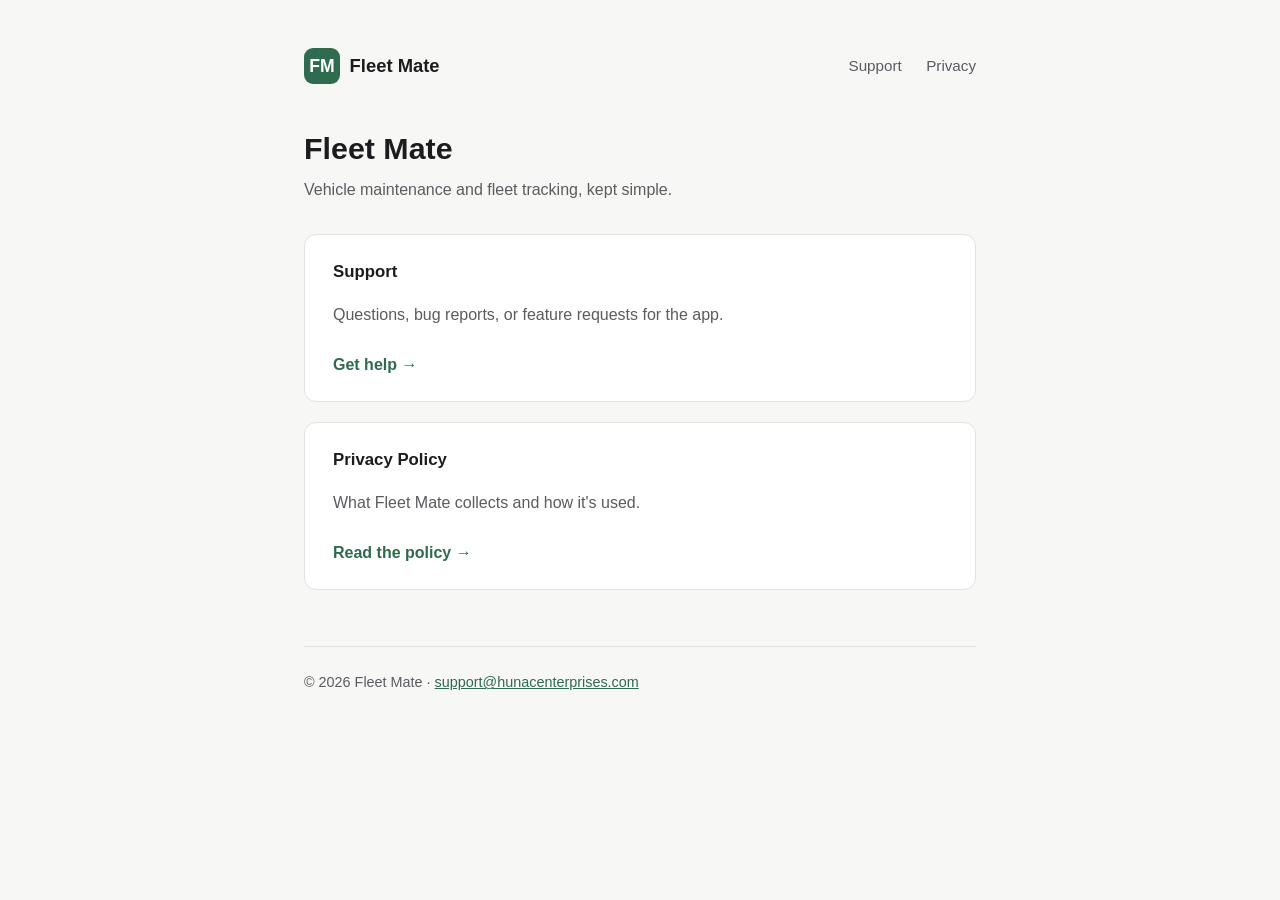
==== index.html @ 51ef103b "Initial Fleet Mate docs site (support + privacy policy) Co-Authored-By: Claude Sonnet 5 <noreply@ant" ====
<!doctype html>
<html lang="en">
<head>
  <meta charset="utf-8">
  <meta name="viewport" content="width=device-width, initial-scale=1">
  <title>Fleet Mate</title>
  <link rel="stylesheet" href="styles.css">
</head>
<body>
  <div class="wrap">
    <header class="site">
      <div class="mark">FM</div>
      <div class="name">Fleet Mate</div>
      <nav class="top" style="margin-left:auto;">
        <a href="/support.html">Support</a>
        <a href="/privacy.html">Privacy</a>
      </nav>
    </header>

    <h1>Fleet Mate</h1>
    <p class="tagline">Vehicle maintenance and fleet tracking, kept simple.</p>

    <div class="card">
      <h2>Support</h2>
      <p class="muted">Questions, bug reports, or feature requests for the app.</p>
      <a class="btn" href="/support.html">Get help &rarr;</a>
    </div>

    <div class="card">
      <h2>Privacy Policy</h2>
      <p class="muted">What Fleet Mate collects and how it's used.</p>
      <a class="btn" href="/privacy.html">Read the policy &rarr;</a>
    </div>

    <footer>
      &copy; 2026 Fleet Mate &middot; <a href="mailto:support@hunacenterprises.com">support@hunacenterprises.com</a>
    </footer>
  </div>
</body>
</html>
---- styles.css ----
:root {
  color-scheme: light dark;
  --bg: #f7f7f5;
  --fg: #1c1c1e;
  --muted: #5b5b60;
  --accent: #2e6b4f;
  --card: #ffffff;
  --border: #e3e2df;
}

@media (prefers-color-scheme: dark) {
  :root {
    --bg: #15161a;
    --fg: #ececef;
    --muted: #a6a6ad;
    --accent: #6fcf9e;
    --card: #1e1f24;
    --border: #2c2d33;
  }
}

* { box-sizing: border-box; }

body {
  margin: 0;
  background: var(--bg);
  color: var(--fg);
  font-family: -apple-system, BlinkMacSystemFont, "Segoe UI", Roboto, Helvetica, Arial, sans-serif;
  line-height: 1.6;
}

.wrap {
  max-width: 720px;
  margin: 0 auto;
  padding: 3rem 1.5rem 5rem;
}

header.site {
  display: flex;
  align-items: center;
  gap: 0.6rem;
  margin-bottom: 2.5rem;
}

header.site .mark {
  width: 36px;
  height: 36px;
  border-radius: 9px;
  background: var(--accent);
  display: flex;
  align-items: center;
  justify-content: center;
  color: #fff;
  font-weight: 700;
  font-size: 1.1rem;
}

header.site .name {
  font-weight: 600;
  font-size: 1.15rem;
}

nav.top a {
  color: var(--muted);
  text-decoration: none;
  margin-left: 1.25rem;
  font-size: 0.95rem;
}

nav.top a:hover { color: var(--accent); }

h1 {
  font-size: 1.9rem;
  margin-bottom: 0.25rem;
}

.tagline {
  color: var(--muted);
  margin-top: 0;
  margin-bottom: 2rem;
}

.card {
  background: var(--card);
  border: 1px solid var(--border);
  border-radius: 12px;
  padding: 1.5rem 1.75rem;
  margin-bottom: 1.25rem;
}

.card h2 {
  margin-top: 0;
  font-size: 1.05rem;
}

.card a.btn {
  display: inline-block;
  margin-top: 0.5rem;
  color: var(--accent);
  text-decoration: none;
  font-weight: 600;
}

.card a.btn:hover { text-decoration: underline; }

h2 { font-size: 1.3rem; margin-top: 2.25rem; }
h3 { font-size: 1.05rem; margin-top: 1.5rem; }

p, li { color: var(--fg); }

.muted { color: var(--muted); }

footer {
  margin-top: 3.5rem;
  padding-top: 1.5rem;
  border-top: 1px solid var(--border);
  color: var(--muted);
  font-size: 0.9rem;
}

a { color: var(--accent); }

code {
  background: var(--border);
  padding: 0.1rem 0.35rem;
  border-radius: 4px;
  font-size: 0.9em;
}
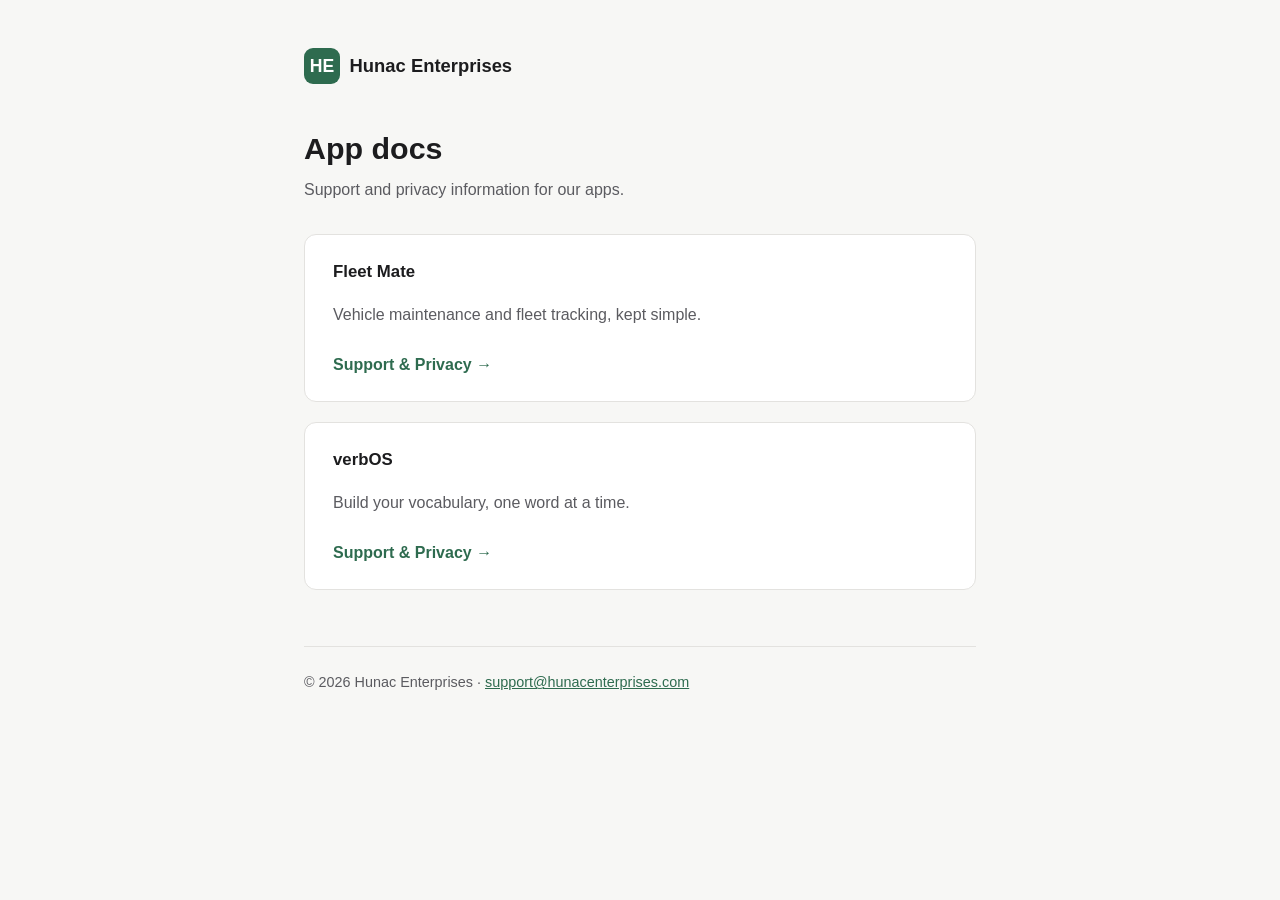
==== commit 3139b5b2: "Consolidate into a shared multi-app docs site (Fleet Mate + verbOS) Co-Authored-By: Claude Sonnet 5 " ====
--- a/index.html
+++ b/index.html
@@ -3,37 +3,33 @@
 <head>
   <meta charset="utf-8">
   <meta name="viewport" content="width=device-width, initial-scale=1">
-  <title>Fleet Mate</title>
+  <title>Hunac Enterprises</title>
   <link rel="stylesheet" href="styles.css">
 </head>
 <body>
   <div class="wrap">
     <header class="site">
-      <div class="mark">FM</div>
-      <div class="name">Fleet Mate</div>
-      <nav class="top" style="margin-left:auto;">
-        <a href="/support.html">Support</a>
-        <a href="/privacy.html">Privacy</a>
-      </nav>
+      <div class="mark">HE</div>
+      <div class="name">Hunac Enterprises</div>
     </header>
 
-    <h1>Fleet Mate</h1>
-    <p class="tagline">Vehicle maintenance and fleet tracking, kept simple.</p>
+    <h1>App docs</h1>
+    <p class="tagline">Support and privacy information for our apps.</p>
 
     <div class="card">
-      <h2>Support</h2>
-      <p class="muted">Questions, bug reports, or feature requests for the app.</p>
-      <a class="btn" href="/support.html">Get help &rarr;</a>
+      <h2>Fleet Mate</h2>
+      <p class="muted">Vehicle maintenance and fleet tracking, kept simple.</p>
+      <a class="btn" href="fleet-mate/">Support &amp; Privacy &rarr;</a>
     </div>
 
     <div class="card">
-      <h2>Privacy Policy</h2>
-      <p class="muted">What Fleet Mate collects and how it's used.</p>
-      <a class="btn" href="/privacy.html">Read the policy &rarr;</a>
+      <h2>verbOS</h2>
+      <p class="muted">Build your vocabulary, one word at a time.</p>
+      <a class="btn" href="verbos/">Support &amp; Privacy &rarr;</a>
     </div>
 
     <footer>
-      &copy; 2026 Fleet Mate &middot; <a href="mailto:support@hunacenterprises.com">support@hunacenterprises.com</a>
+      &copy; 2026 Hunac Enterprises &middot; <a href="mailto:support@hunacenterprises.com">support@hunacenterprises.com</a>
     </footer>
   </div>
 </body>
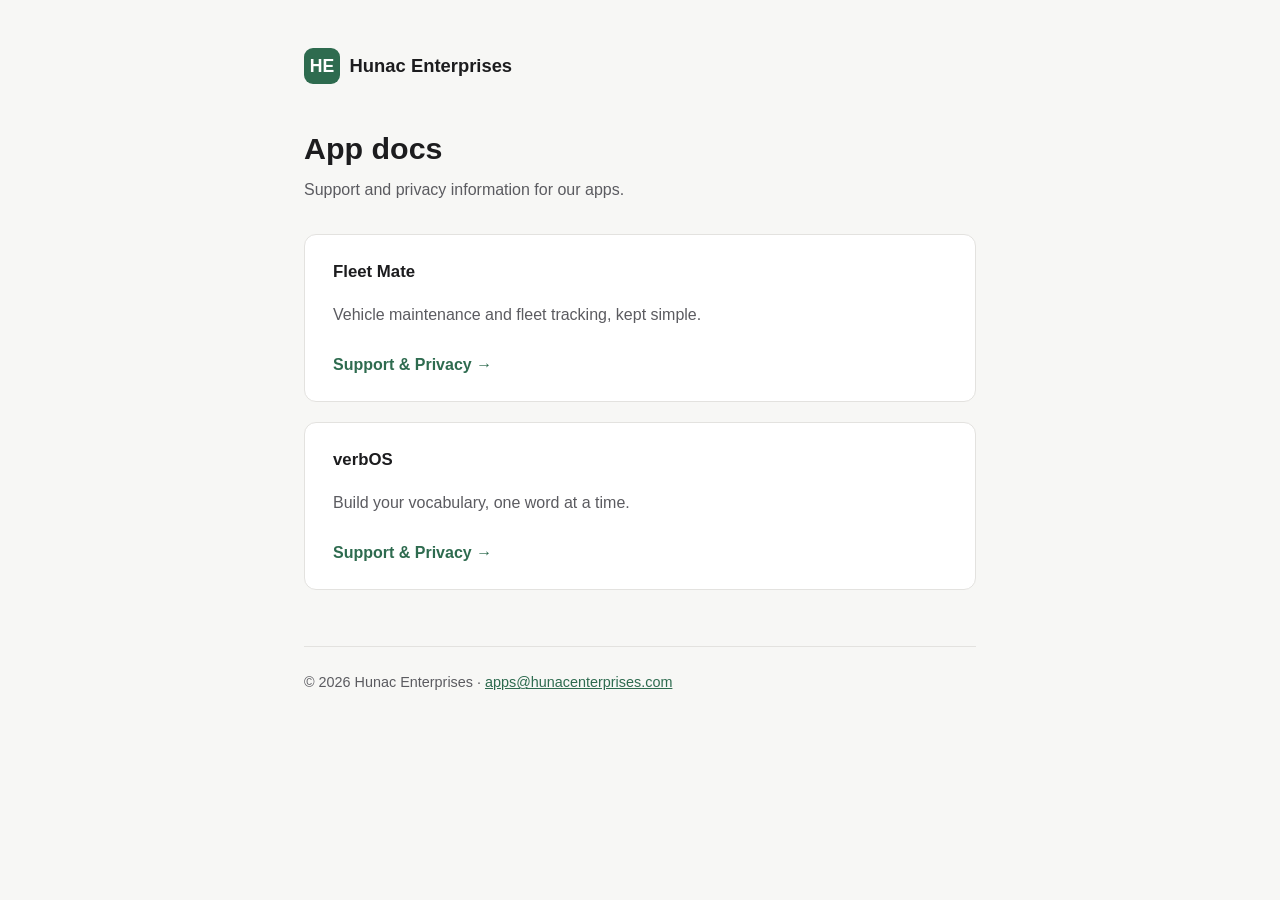
==== commit d9c1612a: "Switch contact address to apps@hunacenterprises.com Co-Authored-By: Claude Sonnet 5 <noreply@anthrop" ====
--- a/index.html
+++ b/index.html
@@ -29,7 +29,7 @@
     </div>
 
     <footer>
-      &copy; 2026 Hunac Enterprises &middot; <a href="mailto:support@hunacenterprises.com">support@hunacenterprises.com</a>
+      &copy; 2026 Hunac Enterprises &middot; <a href="mailto:apps@hunacenterprises.com">apps@hunacenterprises.com</a>
     </footer>
   </div>
 </body>
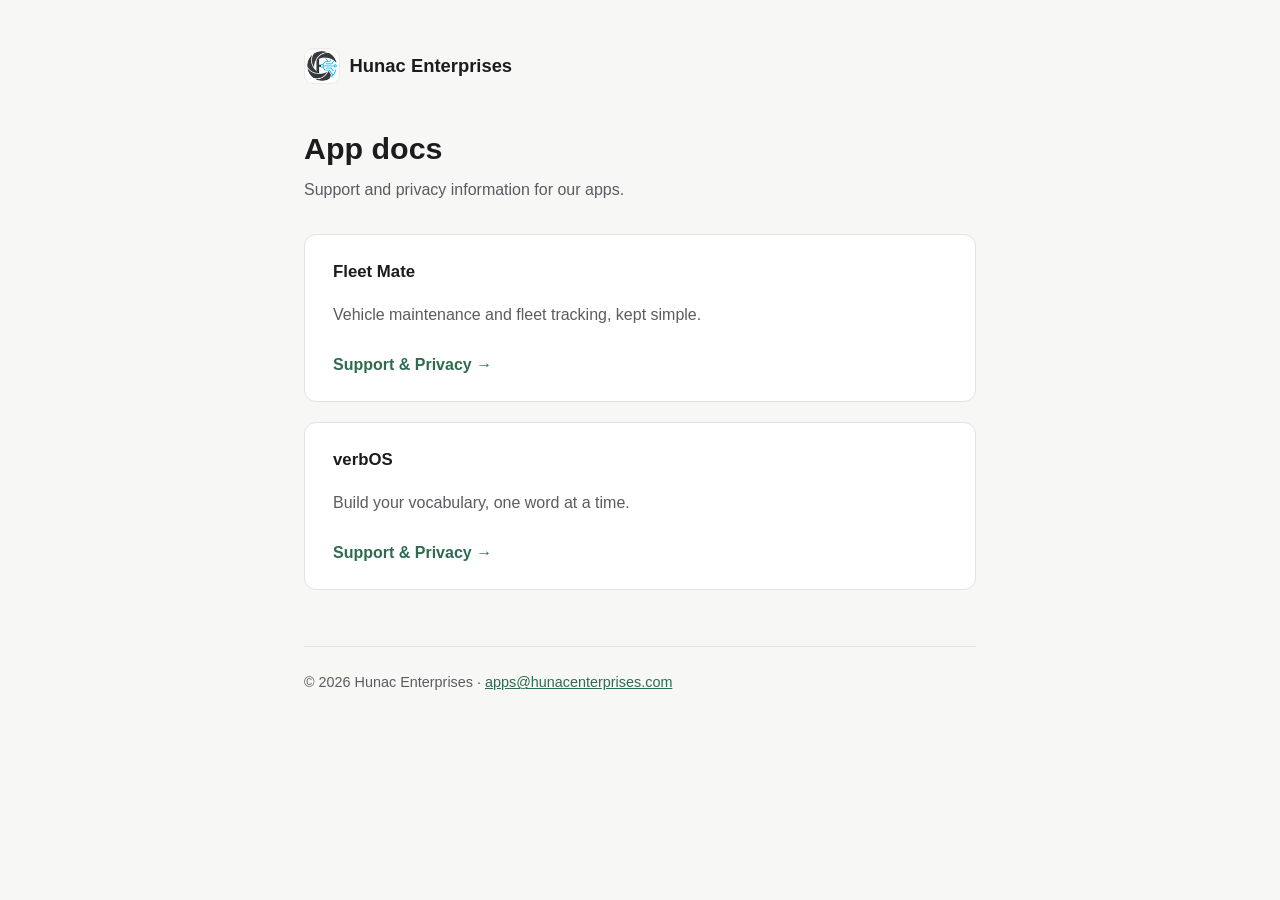
==== commit 31733f85: "Add real logo (favicon + brand header mark) Co-Authored-By: Claude Sonnet 5 <noreply@anthropic.com>" ====
--- a/index.html
+++ b/index.html
@@ -4,12 +4,13 @@
   <meta charset="utf-8">
   <meta name="viewport" content="width=device-width, initial-scale=1">
   <title>Hunac Enterprises</title>
+  <link rel="icon" type="image/png" href="/favicon.png">
   <link rel="stylesheet" href="styles.css">
 </head>
 <body>
   <div class="wrap">
     <header class="site">
-      <div class="mark">HE</div>
+      <div class="mark brand"><img src="assets/logo.png" alt="Hunac Enterprises"></div>
       <div class="name">Hunac Enterprises</div>
     </header>
 
--- a/styles.css
+++ b/styles.css
@@ -53,6 +53,19 @@
   color: #fff;
   font-weight: 700;
   font-size: 1.1rem;
+  flex-shrink: 0;
+}
+
+header.site .mark.brand {
+  background: #fff;
+  border: 1px solid rgba(0,0,0,0.08);
+  overflow: hidden;
+}
+
+header.site .mark.brand img {
+  width: 100%;
+  height: 100%;
+  object-fit: cover;
 }
 
 header.site .name {
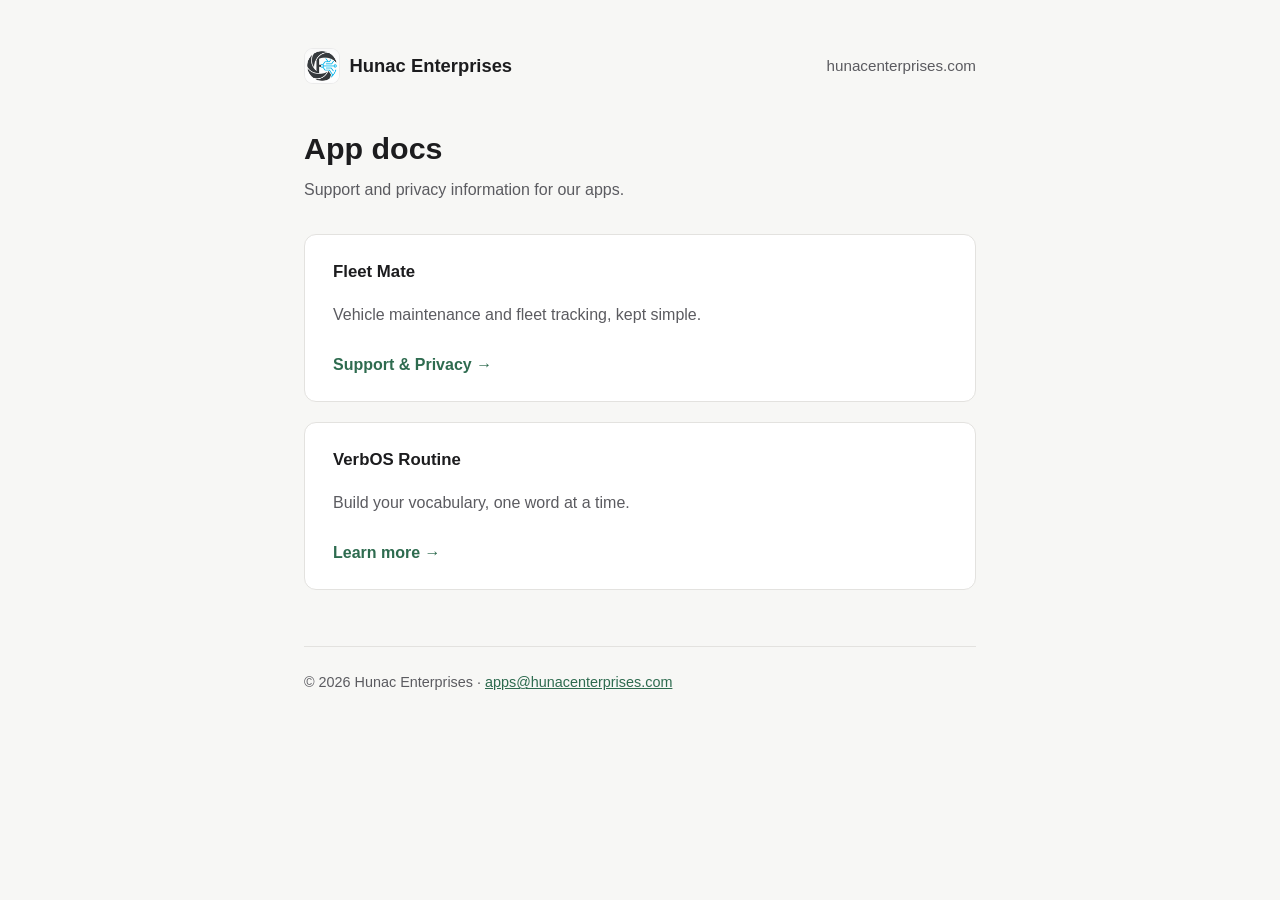
==== commit 2e59e3f5: "Rename verbOS card to VerbOS Routine, add navigation back to the main site docs.hunacenterprises.com" ====
--- a/index.html
+++ b/index.html
@@ -10,8 +10,13 @@
 <body>
   <div class="wrap">
     <header class="site">
-      <div class="mark brand"><img src="assets/logo.png" alt="Hunac Enterprises"></div>
-      <div class="name">Hunac Enterprises</div>
+      <a class="brand-link" href="https://hunacenterprises.com">
+        <div class="mark brand"><img src="assets/logo.png" alt="Hunac Enterprises"></div>
+        <div class="name">Hunac Enterprises</div>
+      </a>
+      <nav class="top" style="margin-left:auto;">
+        <a href="https://hunacenterprises.com">hunacenterprises.com</a>
+      </nav>
     </header>
 
     <h1>App docs</h1>
@@ -24,9 +29,9 @@
     </div>
 
     <div class="card">
-      <h2>verbOS</h2>
+      <h2>VerbOS Routine</h2>
       <p class="muted">Build your vocabulary, one word at a time.</p>
-      <a class="btn" href="verbos/">Support &amp; Privacy &rarr;</a>
+      <a class="btn" href="verbos/">Learn more &rarr;</a>
     </div>
 
     <footer>
--- a/styles.css
+++ b/styles.css
@@ -73,6 +73,14 @@
   font-size: 1.15rem;
 }
 
+header.site a.brand-link {
+  display: flex;
+  align-items: center;
+  gap: 0.6rem;
+  color: inherit;
+  text-decoration: none;
+}
+
 nav.top a {
   color: var(--muted);
   text-decoration: none;
@@ -91,6 +99,13 @@
   color: var(--muted);
   margin-top: 0;
   margin-bottom: 2rem;
+}
+
+.lead {
+  color: var(--fg);
+  margin-top: 0;
+  margin-bottom: 2rem;
+  font-size: 1.05rem;
 }
 
 .card {
@@ -116,6 +131,47 @@
 
 .card a.btn:hover { text-decoration: underline; }
 
+.card ol, .card ul {
+  padding-left: 1.25rem;
+  margin: 0.75rem 0 0;
+}
+
+.card li {
+  margin-bottom: 0.6rem;
+}
+
+.card li:last-child { margin-bottom: 0; }
+
+.card h3:first-child { margin-top: 0; }
+
+.card h3 {
+  margin-bottom: 0.4rem;
+}
+
+.store-row {
+  display: flex;
+  gap: 0.75rem;
+  flex-wrap: wrap;
+  margin-top: 0.75rem;
+}
+
+.store-btn {
+  display: inline-flex;
+  align-items: center;
+  gap: 0.5rem;
+  background: var(--accent);
+  color: #fff;
+  padding: 0.6rem 1.1rem;
+  border-radius: 8px;
+  text-decoration: none;
+  font-weight: 600;
+  font-size: 0.95rem;
+}
+
+.store-btn:hover { opacity: 0.88; }
+
+.store-btn svg { flex-shrink: 0; }
+
 h2 { font-size: 1.3rem; margin-top: 2.25rem; }
 h3 { font-size: 1.05rem; margin-top: 1.5rem; }
 
